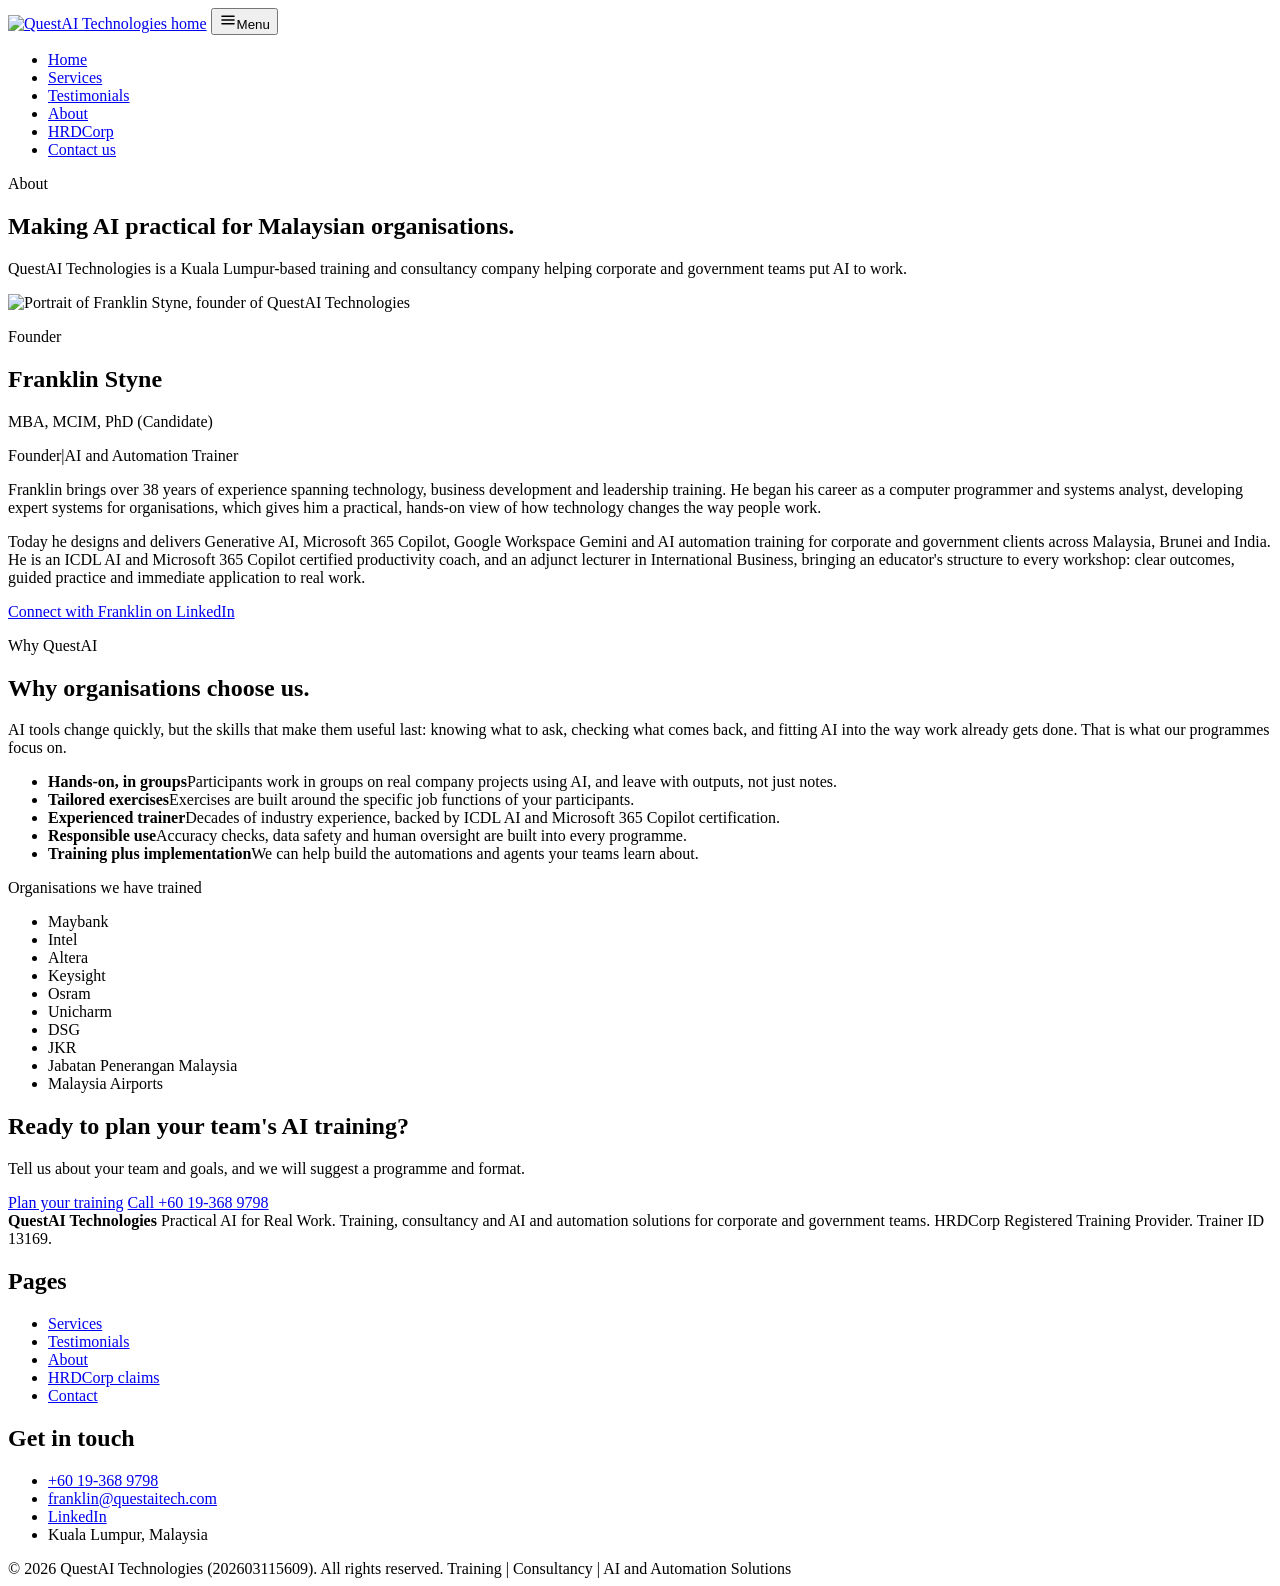
==== about.html @ e81167e9 "Add files via upload" ====
<!doctype html>
<html lang="en">
<head>
<meta charset="utf-8">
<meta name="viewport" content="width=device-width, initial-scale=1">
<title>About | Franklin Styne and QuestAI Technologies</title>
<meta name="description" content="About QuestAI Technologies and founder Franklin Styne, AI and automation trainer delivering HRDCorp claimable AI training across Malaysia, Brunei and India.">
<meta property="og:title" content="About | Franklin Styne and QuestAI Technologies">
<meta property="og:description" content="About QuestAI Technologies and founder Franklin Styne, AI and automation trainer delivering HRDCorp claimable AI training across Malaysia, Brunei and India.">
<meta property="og:type" content="website">
<meta property="og:url" content="https://questaitech.com/about.html">
<meta name="theme-color" content="#1B2B5A">
<link rel="icon" href="data:image/svg+xml,%3Csvg xmlns='http://www.w3.org/2000/svg' viewBox='0 0 32 32'%3E%3Cdefs%3E%3ClinearGradient id='g' x1='0' y1='0' x2='1' y2='1'%3E%3Cstop offset='0' stop-color='%23F1671E'/%3E%3Cstop offset='.5' stop-color='%23DA2D62'/%3E%3Cstop offset='1' stop-color='%233D60C6'/%3E%3C/linearGradient%3E%3C/defs%3E%3Ccircle cx='14' cy='14' r='9' fill='none' stroke='url(%23g)' stroke-width='4'/%3E%3Cpath d='M20 20l7 7' stroke='%233D60C6' stroke-width='4' stroke-linecap='round'/%3E%3C/svg%3E">
<link rel="preconnect" href="https://fonts.googleapis.com">
<link rel="preconnect" href="https://fonts.gstatic.com" crossorigin>
<link rel="stylesheet" href="https://fonts.googleapis.com/css2?family=Poppins:wght@400;500;600;700;800&display=swap">
<link rel="stylesheet" href="assets/styles.css">
</head>
<body>
<header class="site-header">
  <div class="bar"></div>
  <nav class="wrap nav" aria-label="Main">
    <a class="brand" href="index.html"><img src="assets/logo.png" alt="QuestAI Technologies home" width="520" height="172"></a>
    <button class="menu-toggle" type="button" aria-expanded="false" aria-controls="nav-links">
      <svg width="18" height="18" viewBox="0 0 24 24" fill="none" stroke="currentColor" stroke-width="2.2" stroke-linecap="round" aria-hidden="true"><path d="M4 7h16M4 12h16M4 17h16"></path></svg>Menu
    </button>
    <ul class="nav-links" id="nav-links">
      <li><a href="index.html">Home</a></li><li><a href="services.html">Services</a></li><li><a href="testimonials.html">Testimonials</a></li><li><a href="about.html" aria-current="page">About</a></li><li><a href="hrdcorp.html">HRDCorp</a></li><li><a class="btn btn-primary" href="contact.html">Contact us</a></li>
    </ul>
  </nav>
</header>
<main>
<section class="page-hero">
  <div class="wrap">
    <p class="kicker">About</p>
    <h1>Making AI practical for Malaysian organisations.</h1>
    <p class="lede">QuestAI Technologies is a Kuala Lumpur-based training and consultancy company helping corporate and government teams put AI to work.</p>
  </div>
</section>

<section class="block">
  <div class="wrap about-grid">
    <div class="portrait"><img src="assets/franklin-styne.jpg" alt="Portrait of Franklin Styne, founder of QuestAI Technologies" width="301" height="384"></div>
    <div class="about-text">
      <p class="kicker">Founder</p>
      <h2>Franklin Styne</h2>
      <p class="credential">MBA, MCIM, PhD (Candidate)</p>
      <p class="role">Founder<span aria-hidden="true">|</span>AI and Automation Trainer</p>
      <p class="body">Franklin brings over 38 years of experience spanning technology, business development and leadership training. He began his career as a computer programmer and systems analyst, developing expert systems for organisations, which gives him a practical, hands-on view of how technology changes the way people work.</p>
      <p class="body">Today he designs and delivers Generative AI, Microsoft 365 Copilot, Google Workspace Gemini and AI automation training for corporate and government clients across Malaysia, Brunei and India. He is an ICDL AI and Microsoft 365 Copilot certified productivity coach, and an adjunct lecturer in International Business, bringing an educator's structure to every workshop: clear outcomes, guided practice and immediate application to real work.</p>
      <p><a class="text-link" href="https://www.linkedin.com/in/franklinstyne" target="_blank" rel="noopener">Connect with Franklin on LinkedIn</a></p>
    </div>
  </div>
</section>

<section class="block soft-bg">
  <div class="wrap two-col">
    <div class="prose">
      <p class="kicker">Why QuestAI</p>
      <h2>Why organisations choose us.</h2>
      <p>AI tools change quickly, but the skills that make them useful last: knowing what to ask, checking what comes back, and fitting AI into the way work already gets done. That is what our programmes focus on.</p>
    </div>
    <ul class="value-list">
      <li><span class="sq o" aria-hidden="true"></span><div><strong>Hands-on, in groups</strong><span class="t">Participants work in groups on real company projects using AI, and leave with outputs, not just notes.</span></div></li>
      <li><span class="sq p" aria-hidden="true"></span><div><strong>Tailored exercises</strong><span class="t">Exercises are built around the specific job functions of your participants.</span></div></li>
      <li><span class="sq u" aria-hidden="true"></span><div><strong>Experienced trainer</strong><span class="t">Decades of industry experience, backed by ICDL AI and Microsoft 365 Copilot certification.</span></div></li>
      <li><span class="sq b" aria-hidden="true"></span><div><strong>Responsible use</strong><span class="t">Accuracy checks, data safety and human oversight are built into every programme.</span></div></li>
      <li><span class="sq o" aria-hidden="true"></span><div><strong>Training plus implementation</strong><span class="t">We can help build the automations and agents your teams learn about.</span></div></li>
    </ul>
  </div>
</section>

<section class="block">
  <div class="wrap">
    <div class="clients plain">
      <p>Organisations we have trained</p>
      <ul class="client-list"><li>Maybank</li><li>Intel</li><li>Altera</li><li>Keysight</li><li>Osram</li><li>Unicharm</li><li>DSG</li><li>JKR</li><li>Jabatan Penerangan Malaysia</li><li>Malaysia Airports</li></ul>
    </div>
  </div>
</section>
<section class="cta-band">
  <div class="bar" style="position:absolute;top:0;left:0;right:0"></div>
  <div class="wrap">
    <div>
      <h2>Ready to plan your team's AI training?</h2>
      <p>Tell us about your team and goals, and we will suggest a programme and format.</p>
    </div>
    <div class="actions">
      <a class="btn btn-primary" href="contact.html">Plan your training</a>
      <a class="btn btn-light" href="tel:+60193689798">Call +60 19-368 9798</a>
    </div>
  </div>
</section>
</main>
<footer>
  <div class="bar"></div>
  <div class="wrap footer-grid">
    <div class="footer-brand">
      <strong>QuestAI Technologies</strong>
      <span>Practical AI for Real Work. Training, consultancy and AI and automation solutions for corporate and government teams.</span>
      <span>HRDCorp Registered Training Provider. Trainer ID 13169.</span>
    </div>
    <div>
      <h2>Pages</h2>
      <ul>
        <li><a href="services.html">Services</a></li>
        <li><a href="testimonials.html">Testimonials</a></li>
        <li><a href="about.html">About</a></li>
        <li><a href="hrdcorp.html">HRDCorp claims</a></li>
        <li><a href="contact.html">Contact</a></li>
      </ul>
    </div>
    <div>
      <h2>Get in touch</h2>
      <ul>
        <li><a href="tel:+60193689798">+60 19-368 9798</a></li>
        <li><a href="mailto:franklin@questaitech.com">franklin@questaitech.com</a></li>
        <li><a href="https://www.linkedin.com/in/franklinstyne" target="_blank" rel="noopener">LinkedIn</a></li>
        <li>Kuala Lumpur, Malaysia</li>
      </ul>
    </div>
  </div>
  <div class="wrap footer-bottom">
    <span>&copy; <span class="yr">2026</span> QuestAI Technologies (202603115609). All rights reserved.</span>
    <span>Training | Consultancy | AI and Automation Solutions</span>
  </div>
</footer>
<script>
(function(){
  var y=document.querySelectorAll('.yr');for(var i=0;i<y.length;i++){y[i].textContent=new Date().getFullYear();}
  var b=document.querySelector('.menu-toggle'),l=document.getElementById('nav-links');
  if(b&&l){b.addEventListener('click',function(){var o=l.classList.toggle('open');b.setAttribute('aria-expanded',o?'true':'false');});}
})();
</script>
</body>
</html>
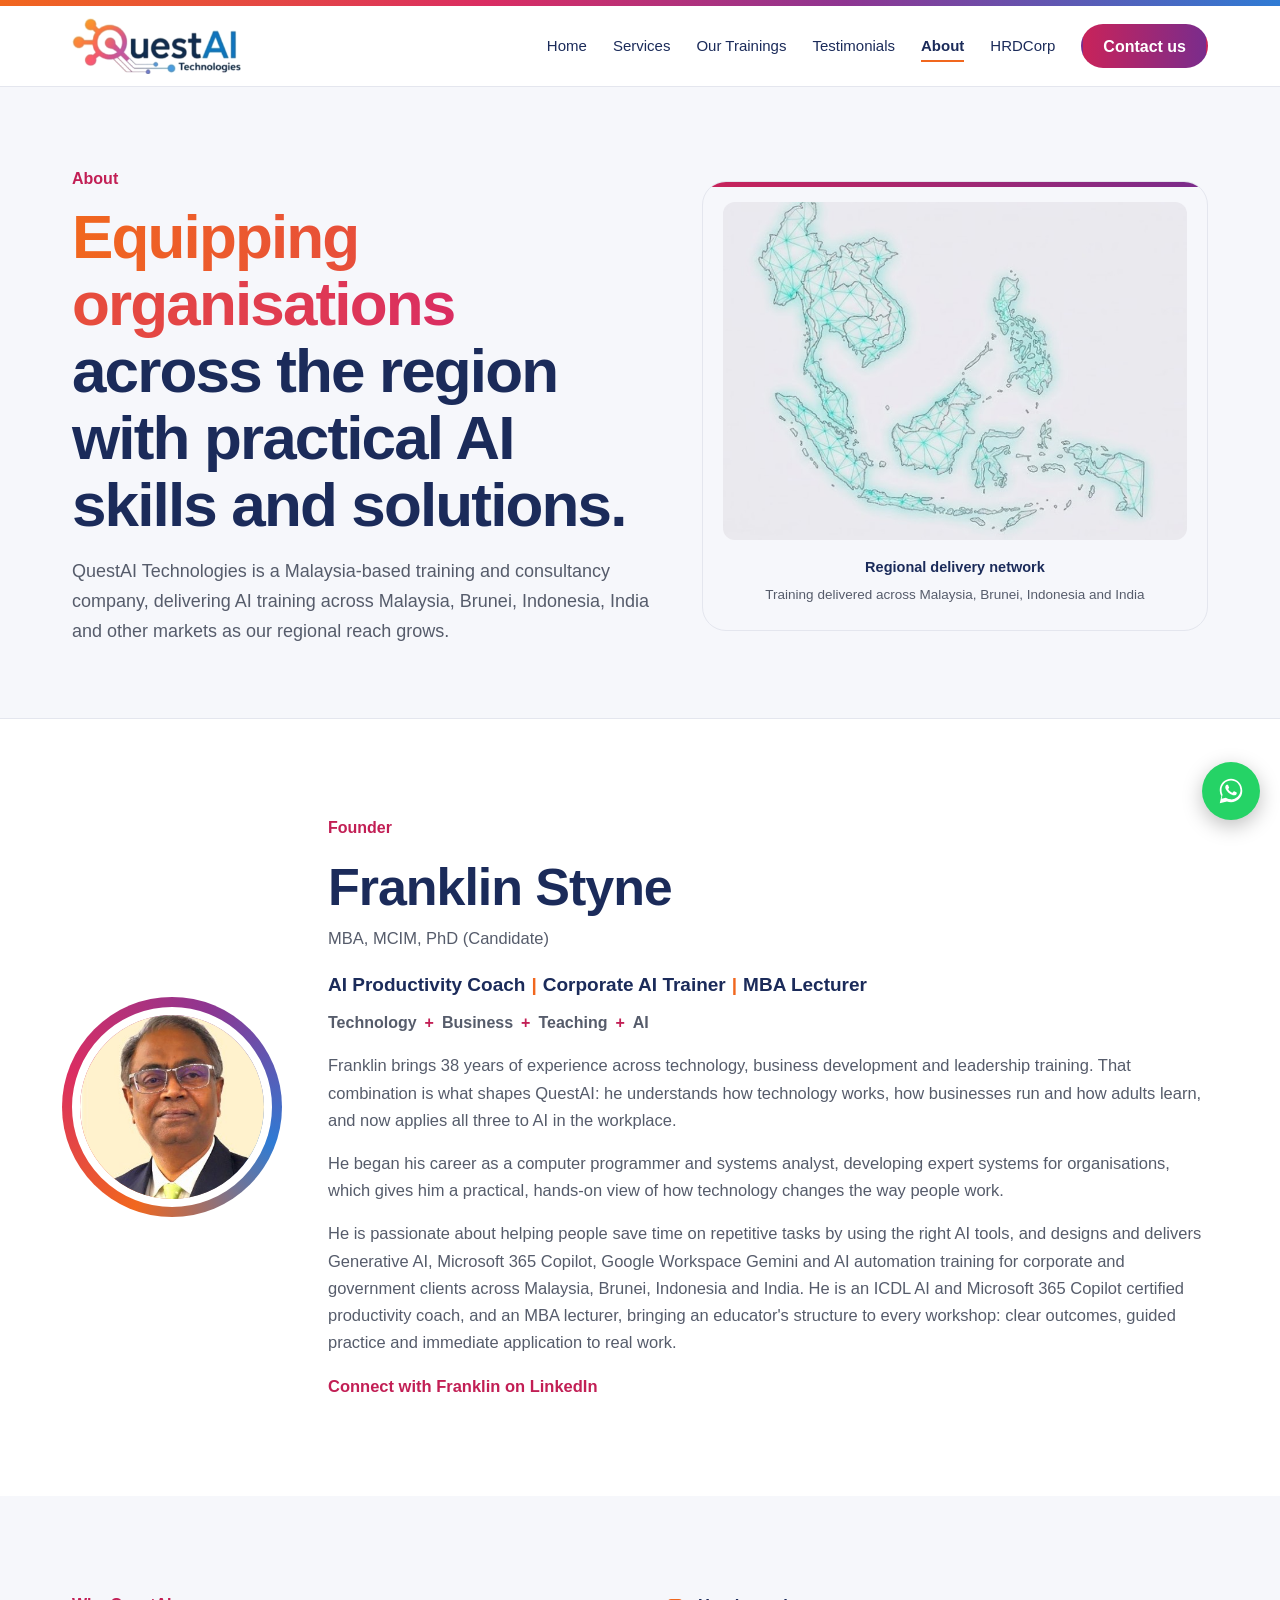
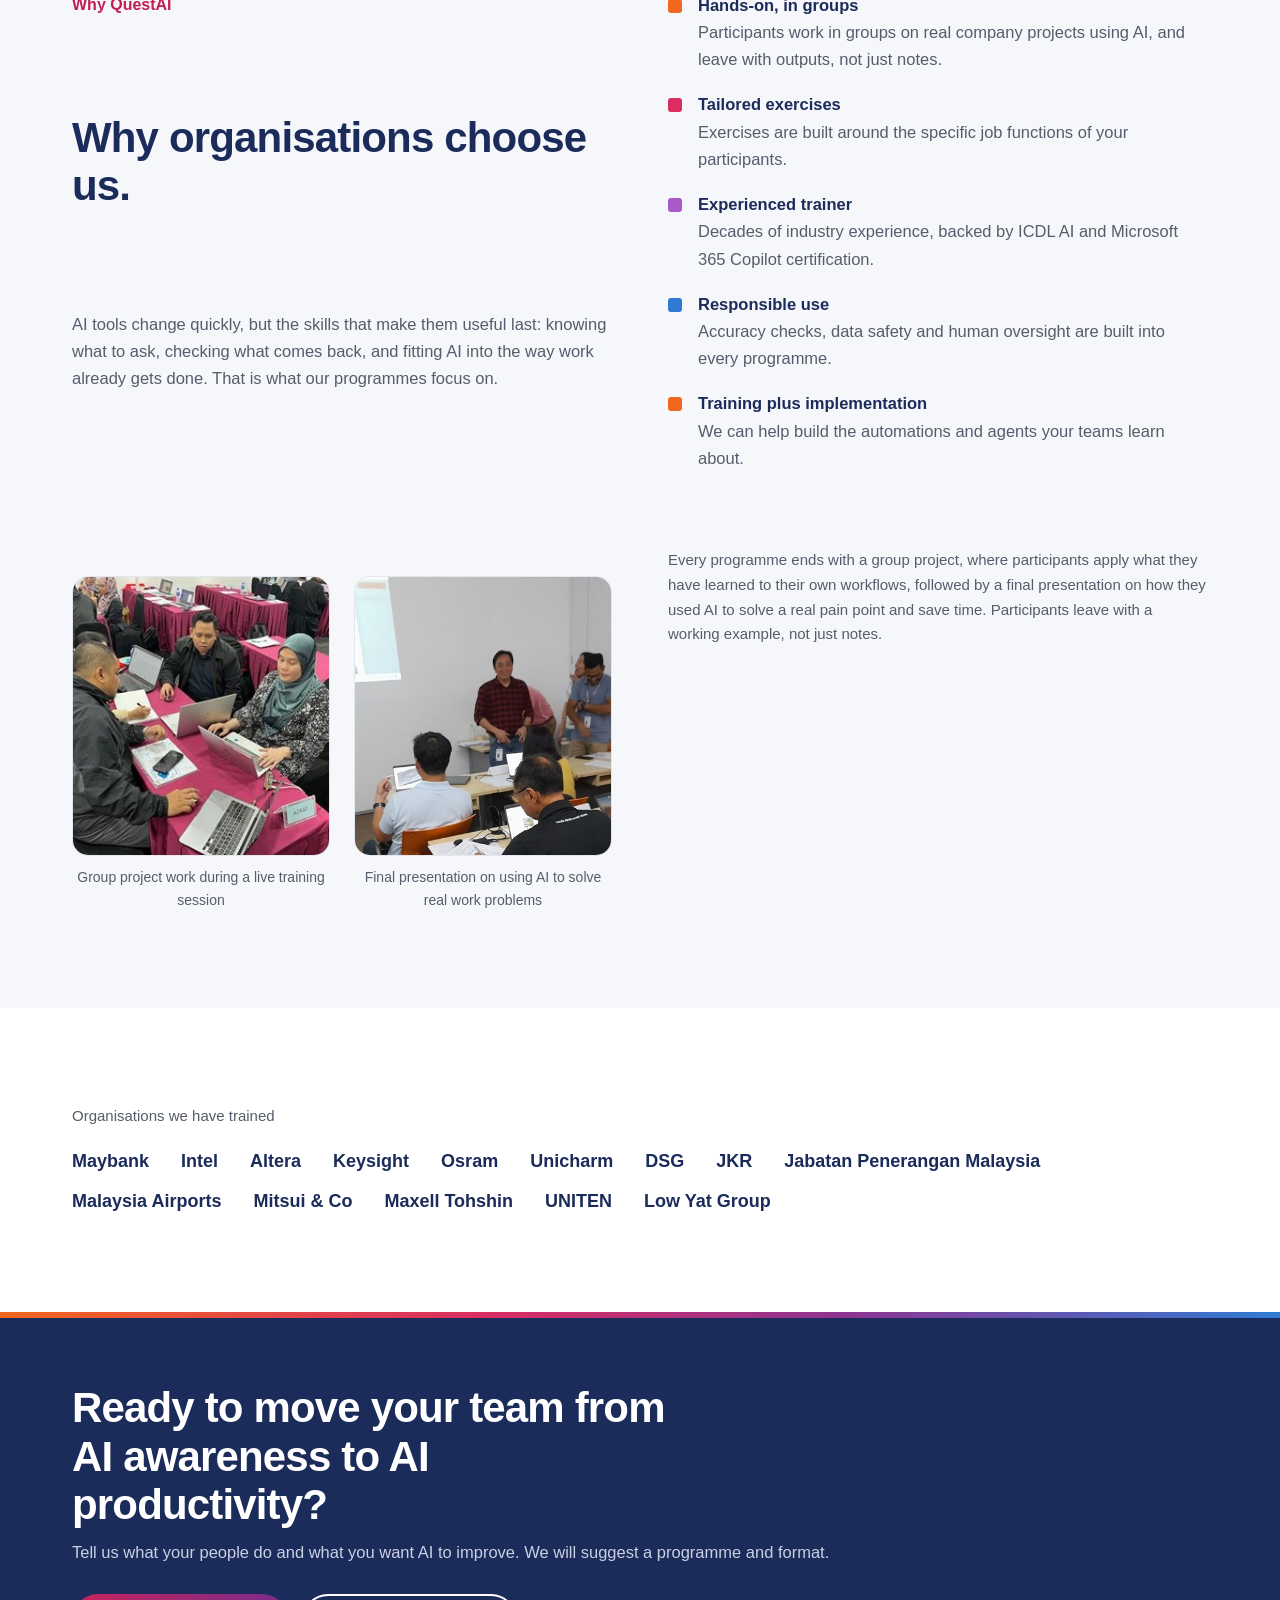
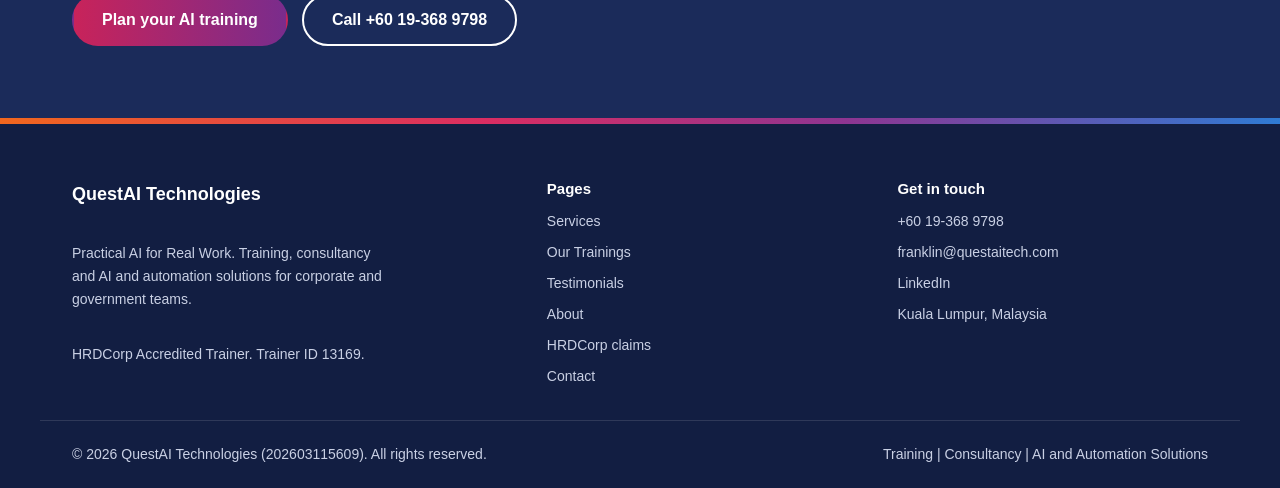
==== commit ff25943b: "Update site with revised content (6 Oct 2026) Add trainings page, testimonial videos and thumbnails," ====
--- a/about.html
+++ b/about.html
@@ -4,9 +4,9 @@
 <meta charset="utf-8">
 <meta name="viewport" content="width=device-width, initial-scale=1">
 <title>About | Franklin Styne and QuestAI Technologies</title>
-<meta name="description" content="About QuestAI Technologies and founder Franklin Styne, AI and automation trainer delivering HRDCorp claimable AI training across Malaysia, Brunei and India.">
+<meta name="description" content="About QuestAI Technologies and founder Franklin Styne, AI and automation trainer delivering HRDCorp claimable AI training across Malaysia, Brunei, Indonesia and India.">
 <meta property="og:title" content="About | Franklin Styne and QuestAI Technologies">
-<meta property="og:description" content="About QuestAI Technologies and founder Franklin Styne, AI and automation trainer delivering HRDCorp claimable AI training across Malaysia, Brunei and India.">
+<meta property="og:description" content="About QuestAI Technologies and founder Franklin Styne, AI and automation trainer delivering HRDCorp claimable AI training across Malaysia, Brunei, Indonesia and India.">
 <meta property="og:type" content="website">
 <meta property="og:url" content="https://questaitech.com/about.html">
 <meta name="theme-color" content="#1B2B5A">
@@ -17,6 +17,9 @@
 <link rel="stylesheet" href="assets/styles.css">
 </head>
 <body>
+<a class="whatsapp-float" href="https://wa.me/60193689798?text=Hi%2C%20I%27d%20like%20to%20know%20more%20about%20your%20AI%20training" target="_blank" rel="noopener" aria-label="Chat with us on WhatsApp">
+  <svg viewBox="0 0 32 32" fill="#fff" xmlns="http://www.w3.org/2000/svg"><path d="M16.01 3C9.38 3 4 8.38 4 15.01c0 2.35.64 4.55 1.76 6.44L4 29l7.73-1.7a11.9 11.9 0 0 0 4.28.79h.01c6.63 0 12.01-5.38 12.01-12.01C28.03 8.38 22.65 3 16.01 3zm0 21.9h-.01a9.9 9.9 0 0 1-5.05-1.38l-.36-.21-4.58 1.01 1.01-4.46-.24-.38A9.85 9.85 0 0 1 5.9 15c0-5.58 4.54-10.11 10.11-10.11 2.7 0 5.24 1.05 7.15 2.96a10.05 10.05 0 0 1 2.96 7.16c0 5.58-4.54 10.09-10.11 10.09zm5.55-7.57c-.3-.15-1.79-.89-2.07-.99-.28-.1-.48-.15-.68.15-.2.3-.78.99-.96 1.19-.18.2-.35.22-.65.07-.3-.15-1.28-.47-2.44-1.5-.9-.8-1.51-1.79-1.69-2.09-.18-.3-.02-.46.13-.61.14-.14.3-.35.45-.53.15-.18.2-.3.3-.5.1-.2.05-.38-.02-.53-.08-.15-.68-1.63-.93-2.24-.24-.58-.49-.5-.68-.51h-.58c-.2 0-.53.07-.8.38-.28.3-1.05 1.03-1.05 2.5s1.08 2.9 1.23 3.1c.15.2 2.13 3.24 5.15 4.55.72.31 1.28.5 1.72.63.72.23 1.38.2 1.9.12.58-.09 1.79-.73 2.04-1.44.25-.71.25-1.31.18-1.44-.07-.13-.28-.2-.58-.35z"/></svg>
+</a>
 <header class="site-header">
   <div class="bar"></div>
   <nav class="wrap nav" aria-label="Main">
@@ -25,29 +28,37 @@
       <svg width="18" height="18" viewBox="0 0 24 24" fill="none" stroke="currentColor" stroke-width="2.2" stroke-linecap="round" aria-hidden="true"><path d="M4 7h16M4 12h16M4 17h16"></path></svg>Menu
     </button>
     <ul class="nav-links" id="nav-links">
-      <li><a href="index.html">Home</a></li><li><a href="services.html">Services</a></li><li><a href="testimonials.html">Testimonials</a></li><li><a href="about.html" aria-current="page">About</a></li><li><a href="hrdcorp.html">HRDCorp</a></li><li><a class="btn btn-primary" href="contact.html">Contact us</a></li>
+      <li><a href="index.html">Home</a></li><li><a href="services.html">Services</a></li><li><a href="trainings.html">Our Trainings</a></li><li><a href="testimonials.html">Testimonials</a></li><li><a href="about.html" aria-current="page">About</a></li><li><a href="hrdcorp.html">HRDCorp</a></li><li><a class="btn btn-primary" href="contact.html">Contact us</a></li>
     </ul>
   </nav>
 </header>
 <main>
 <section class="page-hero">
-  <div class="wrap">
-    <p class="kicker">About</p>
-    <h1>Making AI practical for Malaysian organisations.</h1>
-    <p class="lede">QuestAI Technologies is a Kuala Lumpur-based training and consultancy company helping corporate and government teams put AI to work.</p>
+  <div class="wrap region-hero">
+    <div>
+      <p class="kicker">About</p>
+      <h1><span class="grad-text">Equipping organisations</span> across the region with practical AI skills and solutions.</h1>
+      <p class="lede">QuestAI Technologies is a Malaysia-based training and consultancy company, delivering AI training across Malaysia, Brunei, Indonesia, India and other markets as our regional reach grows.</p>
+    </div>
+    <div class="map-card">
+      <img src="assets/regional-map.jpg" alt="Map illustration of the Southeast Asia region representing QuestAI Technologies' regional training delivery network">
+      <p class="cap">Regional delivery network<span>Training delivered across Malaysia, Brunei, Indonesia and India</span></p>
+    </div>
   </div>
 </section>
 
 <section class="block">
   <div class="wrap about-grid">
-    <div class="portrait"><img src="assets/franklin-styne.jpg" alt="Portrait of Franklin Styne, founder of QuestAI Technologies" width="301" height="384"></div>
+    <div class="portrait"><img src="assets/franklin-styne.jpg" alt="Portrait of Franklin Styne, founder of QuestAI Technologies" width="200" height="200"></div>
     <div class="about-text">
       <p class="kicker">Founder</p>
       <h2>Franklin Styne</h2>
       <p class="credential">MBA, MCIM, PhD (Candidate)</p>
-      <p class="role">Founder<span aria-hidden="true">|</span>AI and Automation Trainer</p>
-      <p class="body">Franklin brings over 38 years of experience spanning technology, business development and leadership training. He began his career as a computer programmer and systems analyst, developing expert systems for organisations, which gives him a practical, hands-on view of how technology changes the way people work.</p>
-      <p class="body">Today he designs and delivers Generative AI, Microsoft 365 Copilot, Google Workspace Gemini and AI automation training for corporate and government clients across Malaysia, Brunei and India. He is an ICDL AI and Microsoft 365 Copilot certified productivity coach, and an adjunct lecturer in International Business, bringing an educator's structure to every workshop: clear outcomes, guided practice and immediate application to real work.</p>
+      <p class="role">AI Productivity Coach<span aria-hidden="true">|</span>Corporate AI Trainer<span aria-hidden="true">|</span>MBA Lecturer</p>
+      <p class="mix">Technology<span aria-hidden="true">+</span>Business<span aria-hidden="true">+</span>Teaching<span aria-hidden="true">+</span>AI</p>
+      <p class="body">Franklin brings 38 years of experience across technology, business development and leadership training. That combination is what shapes QuestAI: he understands how technology works, how businesses run and how adults learn, and now applies all three to AI in the workplace.</p>
+      <p class="body">He began his career as a computer programmer and systems analyst, developing expert systems for organisations, which gives him a practical, hands-on view of how technology changes the way people work.</p>
+      <p class="body">He is passionate about helping people save time on repetitive tasks by using the right AI tools, and designs and delivers Generative AI, Microsoft 365 Copilot, Google Workspace Gemini and AI automation training for corporate and government clients across Malaysia, Brunei, Indonesia and India. He is an ICDL AI and Microsoft 365 Copilot certified productivity coach, and an MBA lecturer, bringing an educator's structure to every workshop: clear outcomes, guided practice and immediate application to real work.</p>
       <p><a class="text-link" href="https://www.linkedin.com/in/franklinstyne" target="_blank" rel="noopener">Connect with Franklin on LinkedIn</a></p>
     </div>
   </div>
@@ -67,6 +78,17 @@
       <li><span class="sq b" aria-hidden="true"></span><div><strong>Responsible use</strong><span class="t">Accuracy checks, data safety and human oversight are built into every programme.</span></div></li>
       <li><span class="sq o" aria-hidden="true"></span><div><strong>Training plus implementation</strong><span class="t">We can help build the automations and agents your teams learn about.</span></div></li>
     </ul>
+    <div class="proof-gallery">
+      <figure>
+        <img src="assets/group-project-1.jpg" alt="Participants working in a group on an AI project during a QuestAI Technologies training session">
+        <figcaption>Group project work during a live training session</figcaption>
+      </figure>
+      <figure>
+        <img src="assets/group-project-2.jpg" alt="A participant presenting how their team used AI to solve a workplace problem, at the end of a QuestAI Technologies training session">
+        <figcaption>Final presentation on using AI to solve real work problems</figcaption>
+      </figure>
+    </div>
+    <p style="margin-top:20px;color:var(--muted);font-size:15px;max-width:70ch">Every programme ends with a group project, where participants apply what they have learned to their own workflows, followed by a final presentation on how they used AI to solve a real pain point and save time. Participants leave with a working example, not just notes.</p>
   </div>
 </section>
 
@@ -74,7 +96,7 @@
   <div class="wrap">
     <div class="clients plain">
       <p>Organisations we have trained</p>
-      <ul class="client-list"><li>Maybank</li><li>Intel</li><li>Altera</li><li>Keysight</li><li>Osram</li><li>Unicharm</li><li>DSG</li><li>JKR</li><li>Jabatan Penerangan Malaysia</li><li>Malaysia Airports</li></ul>
+      <ul class="client-list"><li>Maybank</li><li>Intel</li><li>Altera</li><li>Keysight</li><li>Osram</li><li>Unicharm</li><li>DSG</li><li>JKR</li><li>Jabatan Penerangan Malaysia</li><li>Malaysia Airports</li><li>Mitsui &amp; Co</li><li>Maxell Tohshin</li><li>UNITEN</li><li>Low Yat Group</li></ul>
     </div>
   </div>
 </section>
@@ -82,11 +104,11 @@
   <div class="bar" style="position:absolute;top:0;left:0;right:0"></div>
   <div class="wrap">
     <div>
-      <h2>Ready to plan your team's AI training?</h2>
-      <p>Tell us about your team and goals, and we will suggest a programme and format.</p>
+      <h2>Ready to move your team from AI awareness to AI productivity?</h2>
+      <p>Tell us what your people do and what you want AI to improve. We will suggest a programme and format.</p>
     </div>
     <div class="actions">
-      <a class="btn btn-primary" href="contact.html">Plan your training</a>
+      <a class="btn btn-primary" href="contact.html">Plan your AI training</a>
       <a class="btn btn-light" href="tel:+60193689798">Call +60 19-368 9798</a>
     </div>
   </div>
@@ -98,13 +120,14 @@
     <div class="footer-brand">
       <strong>QuestAI Technologies</strong>
       <span>Practical AI for Real Work. Training, consultancy and AI and automation solutions for corporate and government teams.</span>
-      <span>HRDCorp Registered Training Provider. Trainer ID 13169.</span>
+      <span>HRDCorp Accredited Trainer. Trainer ID 13169.</span>
     </div>
     <div>
       <h2>Pages</h2>
       <ul>
         <li><a href="services.html">Services</a></li>
-        <li><a href="testimonials.html">Testimonials</a></li>
+                <li><a href="trainings.html">Our Trainings</a></li>
+<li><a href="testimonials.html">Testimonials</a></li>
         <li><a href="about.html">About</a></li>
         <li><a href="hrdcorp.html">HRDCorp claims</a></li>
         <li><a href="contact.html">Contact</a></li>
--- a/assets/styles.css
+++ b/assets/styles.css
@@ -0,0 +1,390 @@
+:root{
+  --orange:#F1671E; --pink:#DA2D62; --purple:#8E3591; --blue:#3D60C6; --sky:#2F7BD4; --lilac:#A85AC9;
+  --pink-text:#C21F55; --navy:#1B2B5A; --navy-deep:#121E42;
+  --ink:#1B2B5A; --muted:#565C6B; --line:#E4E6EE; --soft:#F6F7FB; --paper:#FFFFFF;
+  --brand-gradient:linear-gradient(90deg,#F1671E 0%,#DA2D62 38%,#8E3591 66%,#2F7BD4 100%);
+  --btn-gradient:linear-gradient(90deg,#C8235A 0%,#7A2C8C 100%);
+  --font:Poppins,"Segoe UI",Helvetica,Arial,sans-serif;
+}
+*{box-sizing:border-box}
+html{scroll-behavior:smooth;scroll-padding-top:100px}
+@media (prefers-reduced-motion:reduce){html{scroll-behavior:auto}}
+body{margin:0;background:var(--paper);color:var(--ink);font-family:var(--font);font-size:16.5px;line-height:1.65;-webkit-font-smoothing:antialiased}
+img{max-width:100%;display:block}
+a{color:var(--pink-text)}
+a:hover{color:var(--purple)}
+:focus-visible{outline:3px solid var(--blue);outline-offset:3px;border-radius:4px}
+.wrap{max-width:1200px;margin:0 auto;padding:0 32px}
+@media (max-width:620px){.wrap{padding:0 20px}}
+h1,h2,h3,h4{font-weight:700;letter-spacing:-0.02em;margin:0;color:inherit}
+h2{font-size:clamp(28px,3.6vw,42px);line-height:1.15}
+h3{font-size:21px;line-height:1.3}
+p{margin:0}
+.lede{color:var(--muted);font-size:18px;max-width:62ch}
+.kicker{color:var(--pink-text);font-weight:600;font-size:16px}
+.grad-text{background:linear-gradient(90deg,#F1671E,#DA2D62);-webkit-background-clip:text;background-clip:text;color:transparent}
+.bar{height:6px;background:var(--brand-gradient)}
+.btn{display:inline-flex;align-items:center;justify-content:center;min-height:52px;padding:0 28px;border-radius:999px;font-weight:600;text-decoration:none;font-family:var(--font);font-size:16px;border:2px solid transparent;cursor:pointer;text-align:center}
+.btn-primary{background:var(--btn-gradient);color:#fff}
+.btn-primary:hover{color:#fff;filter:brightness(1.08)}
+.btn-outline{border-color:var(--navy);color:var(--navy)}
+.btn-outline:hover{background:var(--navy);color:#fff}
+.btn-light{border-color:#fff;color:#fff}
+.btn-light:hover{background:#fff;color:var(--navy)}
+.text-link{font-weight:600;text-decoration:none}
+.text-link:hover{text-decoration:underline}
+.actions{display:flex;flex-wrap:wrap;gap:14px}
+
+/* Header */
+.site-header{position:sticky;top:0;z-index:30;background:rgba(255,255,255,.98);box-shadow:0 1px 0 var(--line)}
+.nav{display:flex;align-items:center;justify-content:space-between;gap:16px;min-height:80px}
+.brand img{height:56px;width:auto}
+.nav-links{display:flex;align-items:center;gap:26px;font-weight:500;font-size:15px;list-style:none;margin:0;padding:0}
+.nav-links a{color:var(--navy);text-decoration:none;padding:6px 0;border-bottom:2px solid transparent}
+.nav-links a:hover{color:var(--pink-text)}
+.nav-links a[aria-current="page"]{border-bottom-color:var(--orange);font-weight:600}
+.nav-links .btn{min-height:44px;padding:0 20px;color:#fff;border-bottom:0}
+.menu-toggle{display:none;background:none;border:1.5px solid var(--navy);border-radius:10px;min-width:48px;min-height:44px;color:var(--navy);font:600 14px var(--font);cursor:pointer;padding:0 12px}
+@media (max-width:980px){
+  .menu-toggle{display:inline-flex;align-items:center;gap:8px}
+  .nav{flex-wrap:wrap}
+  .nav-links{display:none;width:100%;flex-direction:column;align-items:stretch;gap:0;padding:8px 0 20px}
+  .nav-links.open{display:flex}
+  .nav-links a{display:block;padding:14px 4px;border-bottom:1px solid var(--line)}
+  .nav-links a[aria-current="page"]{border-bottom-color:var(--line);color:var(--pink-text)}
+  .nav-links li:last-child{margin-top:16px}
+  .nav-links .btn{display:flex;width:100%}
+  .brand img{height:44px}
+}
+
+/* Home hero */
+.hero{padding:88px 0 96px;background:radial-gradient(900px 420px at 100% 0%,rgba(61,96,198,.07),transparent 70%),radial-gradient(700px 380px at 0% 100%,rgba(241,103,30,.06),transparent 70%)}
+.hero-grid{display:grid;grid-template-columns:1.2fr 1fr;gap:56px;align-items:center}
+.tagline{font-size:13px;font-weight:600;color:var(--muted);letter-spacing:.02em}
+.hero h1{font-size:clamp(38px,5vw,62px);line-height:1.08;letter-spacing:-0.03em;font-weight:800;margin:16px 0 24px}
+.hero .actions{margin:32px 0 22px}
+.hero small{color:var(--muted);font-size:15px}
+.services-card{background:var(--navy);color:#fff;border-radius:24px;padding:40px;position:relative;overflow:hidden}
+.services-card::before{content:"";position:absolute;left:0;right:0;top:0;height:6px;background:var(--brand-gradient)}
+.services-card h2{font-size:23px;margin-bottom:18px}
+.services-card ul{list-style:none;margin:0;padding:0}
+.services-card li{border-top:1px solid rgba(255,255,255,.14)}
+.services-card li:first-child{border-top:0}
+.services-card a{display:flex;gap:14px;align-items:center;padding:15px 0;font-weight:500;color:#fff;text-decoration:none}
+.services-card a:hover{color:#FFC9A8}
+.sq{flex:none;width:14px;height:14px;border-radius:3px}
+.o .sq,.sq.o{background:var(--orange)} .sq.p{background:var(--pink)} .sq.u{background:var(--lilac)} .sq.b{background:var(--sky)}
+@media (max-width:900px){.hero{padding:56px 0 72px}.hero-grid{grid-template-columns:1fr;gap:40px}}
+
+/* Sub-page hero */
+.page-hero{padding:80px 0 72px;background:var(--soft);border-bottom:1px solid var(--line);position:relative}
+.page-hero h1{font-size:clamp(38px,5vw,62px);line-height:1.08;letter-spacing:-0.03em;font-weight:800;margin:12px 0 18px;max-width:18ch}
+@media (max-width:620px){.page-hero{padding:56px 0 52px}}
+
+/* Clients */
+.clients{background:var(--soft);border-block:1px solid var(--line);padding:42px 0;text-align:center}
+.clients.plain{background:none;border:0;padding:0;text-align:left}
+.clients p{color:var(--muted);font-weight:500;font-size:15px;margin-bottom:18px}
+.client-list{display:flex;flex-wrap:wrap;justify-content:center;gap:12px 40px;list-style:none;margin:0;padding:0;font-weight:700;font-size:20px;color:var(--navy)}
+.clients.plain .client-list{justify-content:flex-start;gap:10px 32px;font-size:18px}
+
+/* Sections */
+section.block{padding:96px 0}
+section.block.tight{padding-top:0}
+.hero-photo{margin:0;border-radius:24px;overflow:hidden;box-shadow:0 18px 40px -18px rgba(27,43,90,.35)}
+.hero-photo img{display:block;width:100%;height:100%;aspect-ratio:3/2;object-fit:cover}
+
+.services-band{background:var(--navy);color:#fff;padding:44px 0;position:relative;overflow:hidden}
+.services-band::before{content:"";position:absolute;left:0;right:0;top:0;height:6px;background:var(--brand-gradient)}
+.services-band h2{font-size:22px;margin:0 0 22px}
+.services-band-list{list-style:none;margin:0;padding:0;display:grid;grid-template-columns:1fr 1fr;gap:0 48px}
+.services-band-list li{border-top:1px solid rgba(255,255,255,.14)}
+.services-band-list a{display:flex;gap:14px;align-items:center;padding:15px 0;font-weight:500;color:#fff;text-decoration:none}
+.services-band-list a:hover{color:#FFC9A8}
+@media (max-width:700px){.services-band-list{grid-template-columns:1fr}}
+
+.section-head{max-width:720px;display:grid;gap:14px;margin-bottom:44px}
+.section-head.tight-head{gap:6px;margin-bottom:24px}
+.section-foot{margin-top:40px}
+@media (max-width:760px){section.block{padding:68px 0}}
+.soft-bg{background:var(--soft)}
+
+.programmes{display:grid;grid-template-columns:repeat(4,minmax(0,1fr));gap:24px}
+.programme{background:var(--paper);border:1px solid var(--line);border-radius:18px;padding:30px;display:flex;flex-direction:column;gap:14px;position:relative;overflow:hidden}
+.programme::before{content:"";position:absolute;left:0;right:0;top:0;height:5px}
+.o::before{background:var(--orange)} .p::before{background:var(--pink)} .u::before{background:var(--purple)} .b::before{background:var(--sky)}
+.programme p{color:var(--muted);font-size:15.5px}
+.programme .text-link{margin-top:auto;padding-top:8px}
+@media (max-width:1060px){.programmes{grid-template-columns:repeat(2,minmax(0,1fr))}}
+@media (max-width:620px){.programmes{grid-template-columns:1fr}}
+
+.approach{background:var(--navy);color:#fff}
+.approach .kicker{color:#FF9A5E}
+.approach .lede{color:#C9D0E4}
+.steps{display:grid;grid-template-columns:repeat(4,minmax(0,1fr));gap:32px;list-style:none;margin:0;padding:0;counter-reset:step}
+.steps li{padding-top:24px;display:grid;gap:10px;align-content:start;counter-increment:step;position:relative}
+.steps li::before{content:"";position:absolute;left:0;right:0;top:0;height:3px;border-radius:3px}
+.steps li:nth-child(4n+1)::before{background:var(--orange)} .steps li:nth-child(4n+2)::before{background:var(--pink)} .steps li:nth-child(4n+3)::before{background:var(--lilac)} .steps li:nth-child(4n+4)::before{background:var(--sky)}
+.steps h3::before{content:counter(step) ". "}
+.steps p{color:#C9D0E4;font-size:15.5px}
+.steps.light p{color:var(--muted)}
+.steps.five{grid-template-columns:repeat(5,minmax(0,1fr))}
+@media (max-width:1060px){.steps,.steps.five{grid-template-columns:repeat(2,minmax(0,1fr))}}
+@media (max-width:620px){.steps,.steps.five{grid-template-columns:1fr}}
+
+.hrd-box{background:var(--soft);border:1px solid var(--line);border-radius:24px;padding:44px;display:flex;flex-wrap:wrap;gap:32px;align-items:center}
+.hrd-box img{width:250px;height:auto}
+.hrd-text{flex:1 1 420px;display:grid;gap:10px}
+.hrd-text h2{font-size:clamp(24px,2.8vw,30px)}
+.hrd-text p{color:var(--muted)}
+.meta{font-weight:600;color:var(--navy)}
+@media (max-width:620px){.hrd-box{padding:28px}.hrd-box img{width:210px}}
+
+/* Founder */
+.about-grid{display:grid;grid-template-columns:200px 1fr;gap:56px;align-items:center}
+.portrait{position:relative;width:200px;height:200px;flex:none}
+.portrait::before{content:"";position:absolute;inset:-10px;border-radius:50%;background:conic-gradient(from 200deg,#F1671E,#DA2D62,#8E3591,#2F7BD4,#F1671E)}
+.portrait img{position:relative;display:block;width:200px;height:200px;object-fit:cover;object-position:50% 18%;border-radius:50%;border:8px solid #fff}
+.about-text{display:grid;gap:16px}
+.about-text h2{font-size:clamp(34px,4.4vw,52px);font-weight:800}
+.credential{color:var(--muted);font-weight:500;margin-top:-8px}
+.role{font-weight:700;color:var(--navy);font-size:19px}
+.role span{color:var(--orange);padding:0 6px}
+.about-text p.body{color:var(--muted)}
+@media (max-width:900px){.about-grid{grid-template-columns:1fr;gap:48px}.portrait{width:160px;height:160px;margin:10px}.portrait img{width:160px;height:160px}}
+
+/* Services detail */
+.service-nav{display:flex;flex-wrap:wrap;gap:12px;margin-top:32px}
+.service-nav a{display:inline-flex;align-items:center;gap:10px;min-height:44px;padding:0 18px;border:1px solid var(--line);border-radius:999px;background:#fff;color:var(--navy);text-decoration:none;font-weight:500;font-size:15px}
+.service-nav a:hover{border-color:var(--navy)}
+.service{padding:88px 0;border-bottom:1px solid var(--line)}
+.service:nth-of-type(even){background:var(--soft)}
+.service-grid{display:grid;grid-template-columns:1.1fr 1fr;gap:56px;align-items:start}
+.service-intro{display:grid;gap:18px}
+.service-intro h2{display:flex;gap:14px;align-items:center}
+.service-intro h2 .sq{width:18px;height:18px}
+.service-intro p{color:var(--muted)}
+.detail-card{background:#fff;border:1px solid var(--line);border-radius:20px;padding:32px;display:grid;gap:22px}
+.detail-card h3{font-size:17px}
+.detail-card ul{margin:8px 0 0;padding-left:20px;color:var(--muted)}
+.detail-card li{margin:6px 0}
+.facts{display:grid;grid-template-columns:repeat(2,minmax(0,1fr));gap:16px;padding-top:20px;border-top:1px solid var(--line)}
+.facts div{display:grid;gap:2px}
+.facts dt{font-size:13px;font-weight:600;color:var(--muted)}
+.facts dd{margin:0;font-weight:600;color:var(--navy);font-size:15px}
+@media (max-width:900px){.service-grid{grid-template-columns:1fr;gap:32px}.service{padding:64px 0}}
+
+/* Testimonials */
+.quotes{display:grid;grid-template-columns:repeat(3,minmax(0,1fr));gap:24px}
+.quote{background:#fff;border:1px solid var(--line);border-radius:20px;padding:32px;display:flex;flex-direction:column;gap:20px;position:relative;overflow:hidden}
+.quote::before{content:"";position:absolute;left:0;right:0;top:0;height:5px}
+.quote blockquote{margin:0;font-size:17px;line-height:1.7;color:var(--navy)}
+.quote figcaption{margin-top:auto;display:grid;gap:2px;font-size:14.5px;color:var(--muted)}
+.quote figcaption strong{color:var(--navy);font-size:15.5px}
+.quote.placeholder{border-style:dashed;background:var(--soft)}
+.quote.placeholder blockquote{color:var(--muted);font-style:italic}
+.gallery{display:grid;grid-template-columns:repeat(3,minmax(0,1fr));gap:20px}
+.photo-slot{aspect-ratio:4/3;border-radius:16px;border:2px dashed #C4C8D4;background:var(--soft);display:grid;place-items:center;color:var(--muted);font-weight:600;font-size:14px;text-align:center;padding:16px}
+@media (max-width:980px){.quotes,.gallery{grid-template-columns:repeat(2,minmax(0,1fr))}}
+@media (max-width:620px){.quotes,.gallery{grid-template-columns:1fr}}
+
+/* Values / two-column content */
+.two-col{display:grid;grid-template-columns:repeat(2,minmax(0,1fr));gap:56px}
+.prose{display:grid;gap:16px;color:var(--muted);max-width:66ch}
+.prose h2{color:var(--navy);margin-bottom:4px}
+.value-list{list-style:none;margin:0;padding:0;display:grid;gap:18px}
+.value-list li{display:flex;gap:16px;align-items:flex-start}
+.value-list li .sq{margin-top:7px}
+.value-list strong{display:block;color:var(--navy)}
+.value-list span.t{color:var(--muted)}
+@media (max-width:900px){.two-col{grid-template-columns:1fr;gap:40px}}
+
+/* FAQ */
+.faq{display:grid;gap:14px;max-width:860px}
+.faq details{background:#fff;border:1px solid var(--line);border-radius:16px;padding:0 24px}
+.faq summary{cursor:pointer;list-style:none;padding:20px 0;font-weight:600;color:var(--navy);display:flex;justify-content:space-between;gap:16px}
+.faq summary::-webkit-details-marker{display:none}
+.faq summary::after{content:"+";font-size:22px;line-height:1;color:var(--pink-text)}
+.faq details[open] summary::after{content:"\2212"}
+.faq details p{padding:0 0 22px;color:var(--muted)}
+.note{font-size:14px;color:var(--muted)}
+
+/* CTA band */
+.cta-band{background:var(--navy);color:#fff;position:relative}
+.cta-band .wrap{padding-block:72px;display:flex;flex-wrap:wrap;gap:28px;align-items:center;justify-content:space-between}
+.cta-band h2{max-width:22ch}
+.cta-band p{color:#C9D0E4;margin-top:10px}
+
+/* Contact */
+.contact{background:var(--navy);color:#fff;position:relative}
+.contact-grid{display:grid;grid-template-columns:1fr 1.1fr;gap:56px;align-items:start}
+.contact .lede{color:#C9D0E4;margin:20px 0 32px}
+.contact-details{list-style:none;margin:0;padding:0;display:grid;gap:16px;font-weight:500}
+.contact-details a{color:#fff;text-decoration:none}
+.contact-details a:hover{text-decoration:underline;color:#fff}
+.contact-details li{display:flex;gap:14px;align-items:flex-start}
+.contact-details li > a,.contact-details li > span:last-child{padding-top:6px}
+.ic{flex:none;width:38px;height:38px;border-radius:50%;display:grid;place-items:center}
+.ic.o{background:var(--orange)} .ic.u{background:#8E3FA8} .ic.p{background:var(--pink)} .ic.b{background:var(--sky)}
+.form{background:var(--paper);color:var(--ink);border-radius:24px;padding:36px;display:grid;gap:18px}
+.field{display:grid;gap:6px}
+.field label{font-size:14px;font-weight:600}
+.field input,.field textarea,.field select{min-height:48px;padding:12px 14px;border:1px solid #C4C8D4;border-radius:10px;font:inherit;font-size:16px;color:var(--ink);background:#fff}
+.field textarea{min-height:120px;resize:vertical}
+.field input:focus,.field textarea:focus,.field select:focus{outline:2px solid var(--blue);outline-offset:1px;border-color:var(--blue)}
+.form .btn{width:100%}
+.hidden{position:absolute;left:-9999px}
+.map{margin-top:32px;border-radius:16px;overflow:hidden;border:1px solid rgba(255,255,255,.2)}
+@media (max-width:900px){.contact-grid{grid-template-columns:1fr}}
+@media (max-width:620px){.form{padding:24px}}
+
+/* Footer */
+footer{background:var(--navy-deep);color:#C9D0E4;font-size:14px}
+.footer-grid{display:grid;grid-template-columns:1.4fr 1fr 1fr;gap:40px;padding-block:56px 32px}
+.footer-grid h2{font-size:15px;color:#fff;margin-bottom:12px;letter-spacing:0}
+.footer-grid ul{list-style:none;margin:0;padding:0;display:grid;gap:8px}
+.footer-grid a{color:#C9D0E4;text-decoration:none}
+.footer-grid a:hover{color:#fff;text-decoration:underline}
+.footer-brand{display:grid;gap:10px;max-width:40ch}
+.footer-brand strong{color:#fff;font-size:18px}
+.footer-bottom{border-top:1px solid rgba(255,255,255,.12);padding-block:22px;display:flex;flex-wrap:wrap;gap:8px 24px;justify-content:space-between}
+@media (max-width:760px){.footer-grid{grid-template-columns:1fr;gap:28px}}
+
+/* Video testimonials */
+.video-grid{display:grid;grid-template-columns:repeat(4,minmax(0,1fr));gap:24px}
+.video-grid.three{grid-template-columns:repeat(3,minmax(0,1fr));max-width:900px}
+.video-card{margin:0;background:#fff;border:1px solid var(--line);border-radius:18px;overflow:hidden;display:flex;flex-direction:column;position:relative}
+.video-card::before{content:"";position:absolute;left:0;right:0;top:0;height:5px;z-index:1}
+.video-card video{width:100%;aspect-ratio:9/16;background:#0E1830;object-fit:contain;display:block}
+.video-card figcaption{padding:14px 18px 18px;display:grid;gap:2px;font-size:14px;color:var(--muted)}
+.video-card figcaption strong{color:var(--navy);font-size:15px}
+@media (max-width:1060px){.video-grid{grid-template-columns:repeat(3,minmax(0,1fr))}}
+@media (max-width:760px){.video-grid,.video-grid.three{grid-template-columns:repeat(2,minmax(0,1fr));gap:16px}}
+@media (max-width:420px){.video-card figcaption{padding:10px 12px 14px}}
+
+/* Training log cards (trainings.html) */
+.training-grid{display:grid;grid-template-columns:repeat(2,minmax(0,1fr));gap:24px}
+@media (max-width:760px){.training-grid{grid-template-columns:1fr}}
+.training-card{background:#fff;border:1px solid var(--line);border-radius:20px;padding:28px;position:relative;overflow:hidden}
+.training-card::before{content:"";position:absolute;left:0;right:0;top:0;height:5px}
+.training-card .date{color:var(--pink-text);font-weight:600;font-size:14px}
+.training-card h3{color:var(--navy);font-size:19px;margin:6px 0 8px}
+.training-card p{color:var(--muted);margin:0}
+.training-card .tag{display:inline-block;margin-top:14px;font-size:13px;font-weight:600;color:var(--navy);background:var(--soft);border-radius:999px;padding:5px 14px}
+.linkedin-band{background:var(--soft);border:1px solid var(--line);border-radius:24px;padding:40px;display:flex;flex-wrap:wrap;gap:28px;align-items:center;justify-content:space-between}
+.linkedin-band h2{color:var(--navy);font-size:22px;margin:0 0 8px}
+.linkedin-band p{color:var(--muted);margin:0;max-width:52ch}
+
+/* Monthly training timeline (trainings.html) */
+.timeline{display:grid;gap:0}
+.timeline-row{display:grid;grid-template-columns:140px 1fr;gap:24px;padding:22px 0;border-bottom:1px solid var(--line)}
+.timeline-row:last-child{border-bottom:none}
+.timeline-row .month{font-weight:700;color:var(--navy);font-size:16px;padding-top:2px}
+.timeline-row .entries{display:flex;flex-wrap:wrap;gap:10px}
+.timeline-row .entries li{list-style:none;background:var(--soft);border:1px solid var(--line);border-radius:999px;padding:7px 16px;font-size:14.5px;color:var(--navy);font-weight:500}
+.timeline-row .entries li strong{font-weight:700}
+@media (max-width:640px){.timeline-row{grid-template-columns:1fr;gap:8px}}
+
+/* Stat band and sector groups (trainings.html) */
+.stat-band{display:grid;grid-template-columns:repeat(3,minmax(0,1fr));gap:24px;text-align:center}
+@media (max-width:760px){.stat-band{grid-template-columns:1fr}}
+.stat-tile{background:#fff;border:1px solid var(--line);border-radius:20px;padding:32px 20px}
+.stat-tile .num{font-size:40px;font-weight:800;color:var(--navy);line-height:1}
+.stat-tile .label{margin-top:8px;color:var(--muted);font-size:15px}
+.sector-grid{display:grid;grid-template-columns:repeat(2,minmax(0,1fr));gap:24px}
+@media (max-width:760px){.sector-grid{grid-template-columns:1fr}}
+.sector-card{background:#fff;border:1px solid var(--line);border-radius:20px;padding:28px;position:relative;overflow:hidden}
+.sector-card::before{content:"";position:absolute;left:0;right:0;top:0;height:5px}
+.sector-card h3{color:var(--navy);font-size:18px;margin:0 0 10px}
+.sector-card p{color:var(--muted);margin:0 0 14px}
+.sector-card ul{margin:0;padding:0;list-style:none;display:flex;flex-wrap:wrap;gap:8px}
+.sector-card li{background:var(--soft);border-radius:999px;padding:5px 14px;font-size:13.5px;font-weight:600;color:var(--navy)}
+
+/* Group project photo pair (about.html) */
+.proof-gallery{margin-top:48px;display:grid;grid-template-columns:repeat(2,minmax(0,1fr));gap:24px;align-items:start}
+.proof-gallery figure{margin:0}
+.proof-gallery img{width:100%;height:280px;object-fit:cover;border-radius:16px;border:1px solid var(--line);display:block}
+.proof-gallery figcaption{margin-top:10px;color:var(--muted);font-size:14px;text-align:center}
+@media (max-width:760px){.proof-gallery{grid-template-columns:1fr}.proof-gallery img{height:220px}}
+
+/* Regional presence graphic (about.html) */
+.region-hero{display:grid;grid-template-columns:1.15fr 1fr;gap:48px;align-items:center}
+@media (max-width:900px){.region-hero{grid-template-columns:1fr;gap:32px}}
+.region-card{background:var(--navy);color:#fff;border-radius:24px;padding:32px;position:relative;overflow:hidden}
+.region-card::before{content:"";position:absolute;left:0;right:0;top:0;height:6px;background:var(--btn-gradient)}
+.region-card h3{font-size:15px;font-weight:600;color:#C9D0E4;margin:0 0 18px;letter-spacing:.02em;text-transform:uppercase}
+.region-list{list-style:none;margin:0;padding:0;display:grid;gap:14px}
+.region-list li{display:flex;align-items:center;gap:12px;font-weight:600;font-size:17px}
+.region-list .dot{width:12px;height:12px;border-radius:50%;flex:none;background:var(--orange)}
+.region-list li:nth-child(2) .dot{background:var(--pink)}
+.region-list li:nth-child(3) .dot{background:var(--lilac)}
+.region-list li:nth-child(4) .dot{background:var(--sky)}
+
+/* Regional map card (about.html) */
+.map-card{background:var(--soft);border:1px solid var(--line);border-radius:24px;padding:20px 20px 24px;position:relative;overflow:hidden}
+.map-card::before{content:"";position:absolute;left:0;right:0;top:0;height:5px;background:var(--btn-gradient)}
+.map-card img{width:100%;height:auto;display:block;border-radius:12px}
+.map-card .cap{margin-top:16px;text-align:center;font-weight:600;color:var(--navy);font-size:14.5px}
+.map-card .cap span{display:block;font-weight:500;color:var(--muted);font-size:13.5px;margin-top:4px}
+.whatsapp-float{position:fixed;right:20px;bottom:80px;width:58px;height:58px;background:#25D366;border-radius:50%;display:flex;align-items:center;justify-content:center;box-shadow:0 6px 20px rgba(0,0,0,.25);z-index:999;transition:transform .15s ease}
+.whatsapp-float:hover{transform:scale(1.08)}
+.whatsapp-float svg{width:30px;height:30px}
+@media (max-width:600px){.whatsapp-float{right:16px;bottom:76px;width:52px;height:52px}.whatsapp-float svg{width:27px;height:27px}}
+
+/* ===== Revisions 6 Oct 2026 ===== */
+.tool-strip{list-style:none;margin:18px 0 0;padding:0;font-weight:600;font-size:15px;color:var(--navy);display:flex;flex-wrap:wrap;gap:6px 20px}
+.tool-strip li{display:flex;align-items:center;gap:8px;white-space:nowrap}
+.tool-strip li::before{content:"";width:9px;height:9px;border-radius:2px;background:var(--orange)}
+.tool-strip li:nth-child(4n+2)::before{background:var(--pink)}.tool-strip li:nth-child(4n+3)::before{background:var(--lilac)}.tool-strip li:nth-child(4n+4)::before{background:var(--sky)}
+
+/* Difference + Learn/Apply/Present */
+.difference .section-head{max-width:780px;margin-bottom:32px}
+.difference .lede strong{color:var(--navy)}
+.lap{border-left:4px solid var(--orange);padding:6px 0 6px 24px;max-width:780px;display:grid;gap:8px}
+.lap h3{font-size:clamp(22px,2.6vw,28px);color:var(--navy)}
+.lap p{color:var(--muted)}
+.difference .proof-gallery{margin-top:36px}
+
+/* Proof band (home) and larger stats */
+.proof-band{background:var(--navy);color:#fff;padding:64px 0;position:relative}
+.proof-band::before{content:"";position:absolute;left:0;right:0;top:0;height:6px;background:var(--brand-gradient)}
+dl.stat-band{margin:0}
+.stat-band.four{grid-template-columns:repeat(4,minmax(0,1fr))}
+.stat-band .stat-tile{display:flex;flex-direction:column-reverse;justify-content:flex-end}
+.stat-band dd{margin:0}
+.stat-band.four .num{font-size:clamp(44px,5vw,64px);letter-spacing:-0.03em}
+.proof-band .stat-tile{background:transparent;border:0;border-top:3px solid rgba(255,255,255,.18);border-radius:0;padding:24px 8px 0;text-align:left}
+.proof-band .stat-tile:nth-child(1){border-top-color:var(--orange)}
+.proof-band .stat-tile:nth-child(2){border-top-color:var(--pink)}
+.proof-band .stat-tile:nth-child(3){border-top-color:var(--lilac)}
+.proof-band .stat-tile:nth-child(4){border-top-color:var(--sky)}
+.proof-band .num{color:#fff}
+.proof-band .label{color:#C9D0E4}
+.proof-link{margin-top:32px}
+.proof-link a{color:#FFC9A8;font-weight:600}
+.proof-link a:hover{color:#fff}
+.country-line{margin-top:20px;text-align:center;font-weight:600;color:var(--navy)}
+.country-line span{color:var(--orange);padding:0 12px}
+@media (max-width:980px){.stat-band.four{grid-template-columns:repeat(2,minmax(0,1fr))}}
+@media (max-width:480px){.stat-band.four{grid-template-columns:1fr}}
+
+/* Tiered services */
+.programmes.tiered{grid-template-columns:repeat(3,minmax(0,1fr))}
+.programme.featured{grid-column:1/-1;background:var(--soft);display:grid;grid-template-columns:1.3fr 1fr;gap:32px;align-items:center;padding:38px}
+.programme.featured > div{display:grid;gap:14px}
+.programme.featured h3{font-size:clamp(24px,2.6vw,30px)}
+.programme .tier{font-size:14px;font-weight:600;color:var(--pink-text)}
+.programme.featured .text-link{margin-top:0;padding-top:0}
+.tool-chips{list-style:none;margin:0;padding:0;display:flex;flex-wrap:wrap;gap:10px}
+.tool-chips li{background:#fff;border:1px solid var(--line);border-radius:999px;padding:8px 16px;font-weight:600;font-size:14.5px;color:var(--navy)}
+@media (max-width:980px){.programmes.tiered{grid-template-columns:1fr}.programme.featured{grid-template-columns:1fr;padding:30px}}
+
+/* Founder positioning */
+.role{display:flex;flex-wrap:wrap}
+.mix{font-weight:700;font-size:16px;color:var(--muted);margin-top:-6px}
+.mix span{color:var(--pink-text);padding:0 8px}
+
+/* Badge and training cards */
+.hrd-box img.hrd-badge{width:150px}
+.training-card.o::before{background:var(--orange)} .training-card.p::before{background:var(--pink)} .training-card.u::before{background:var(--purple)} .training-card.b::before{background:var(--sky)}
+.cta-band h2{max-width:26ch}
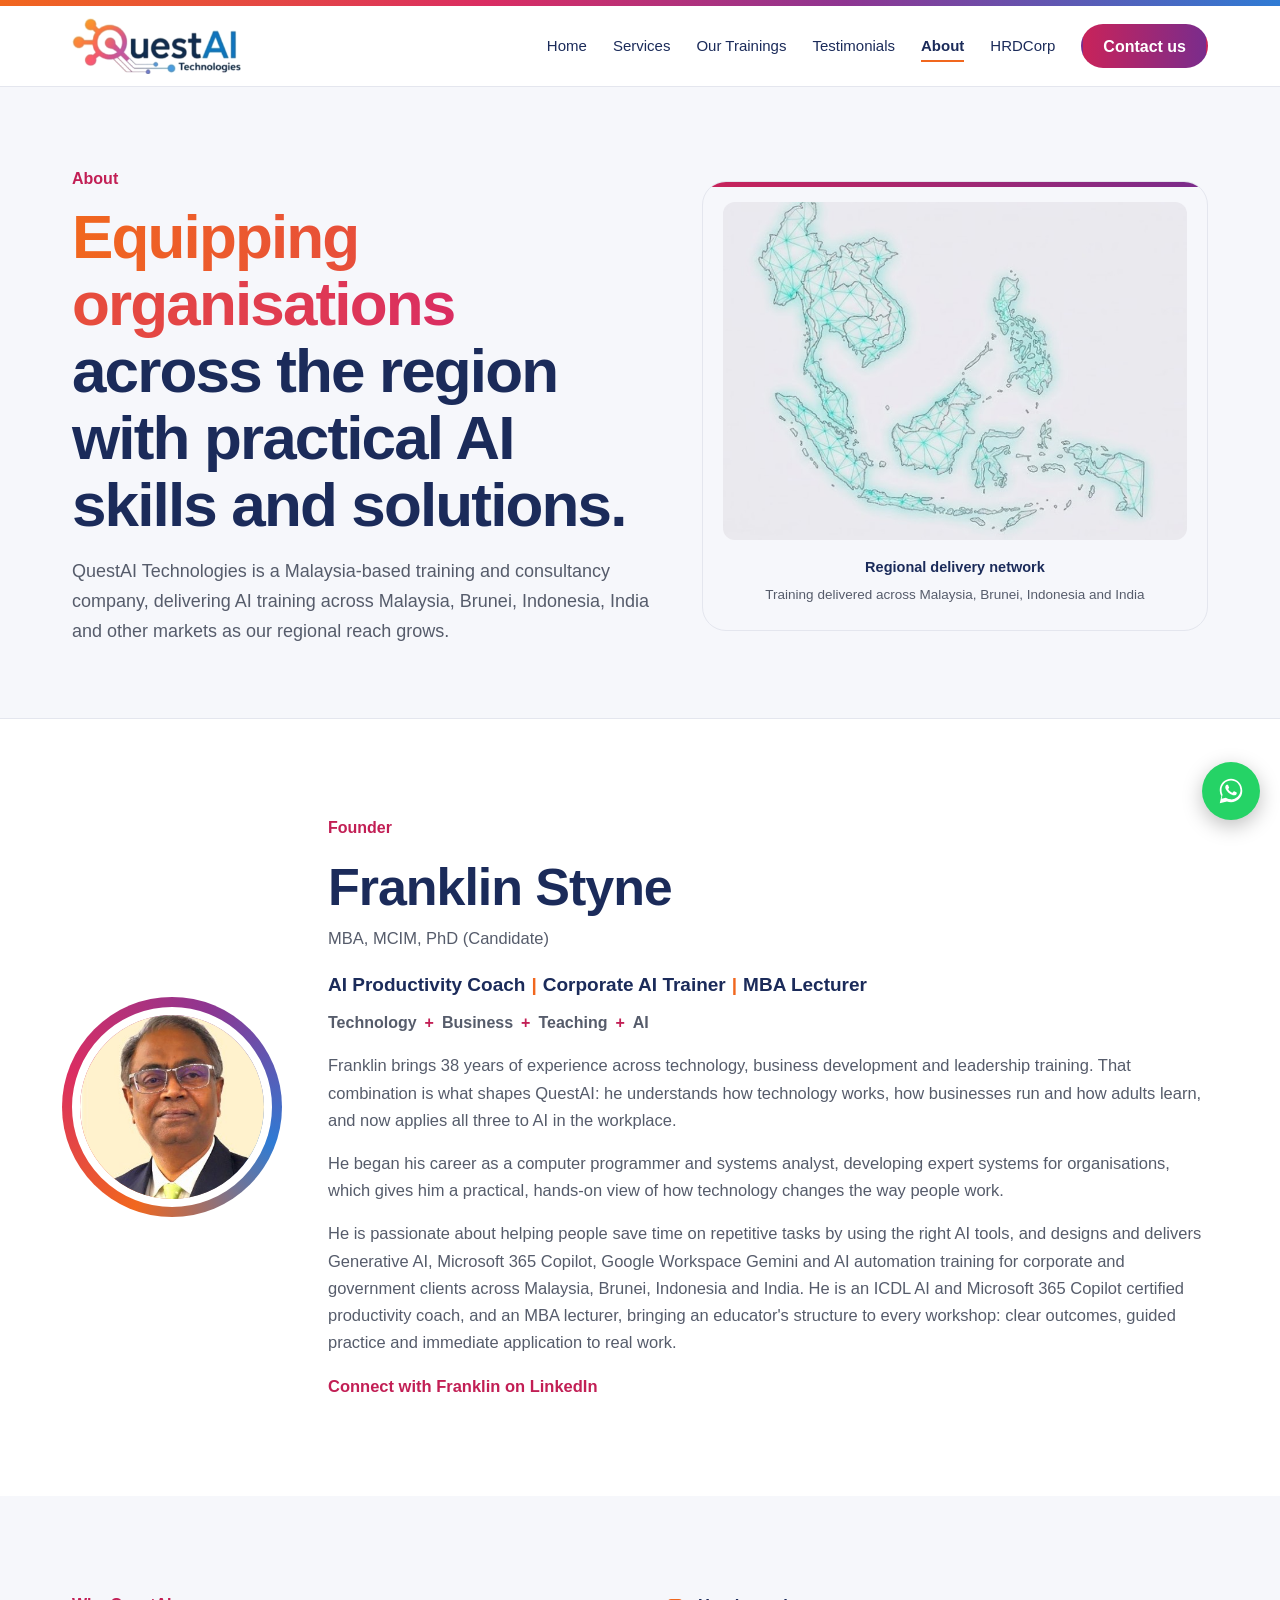
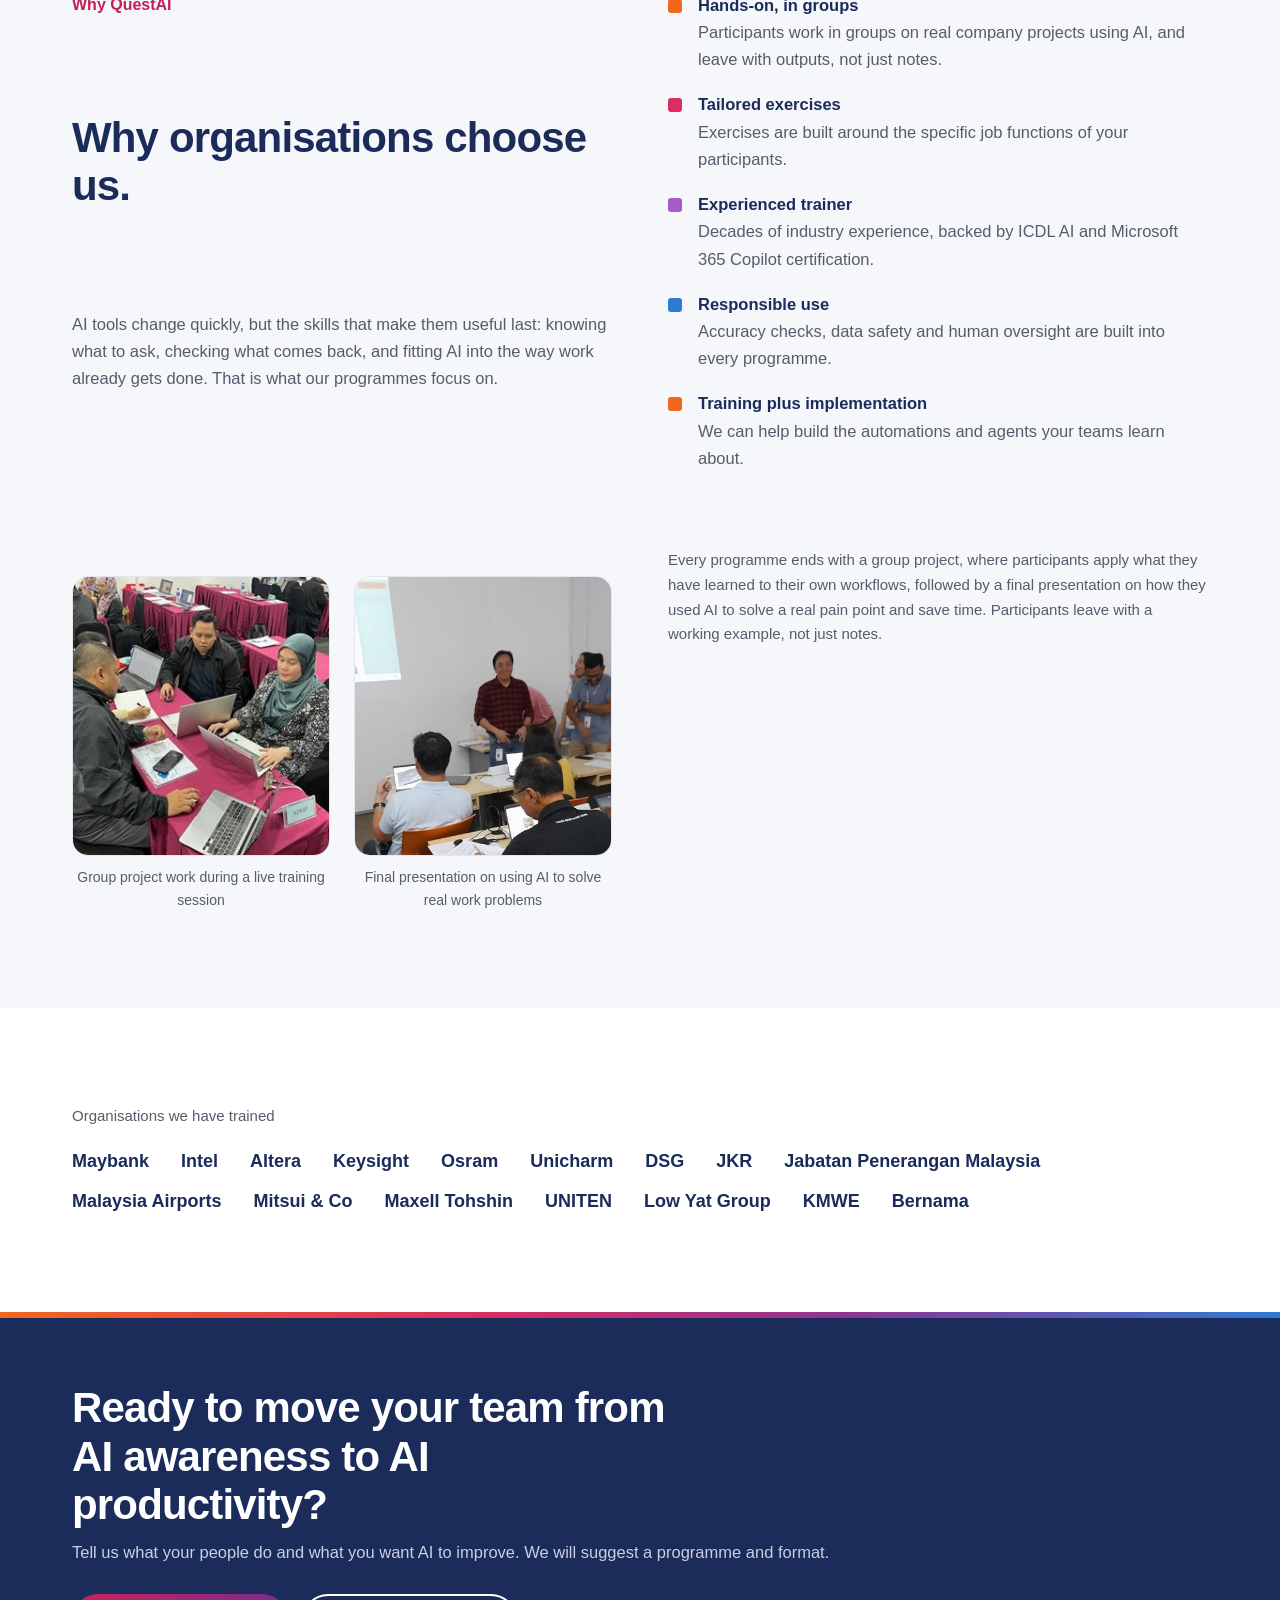
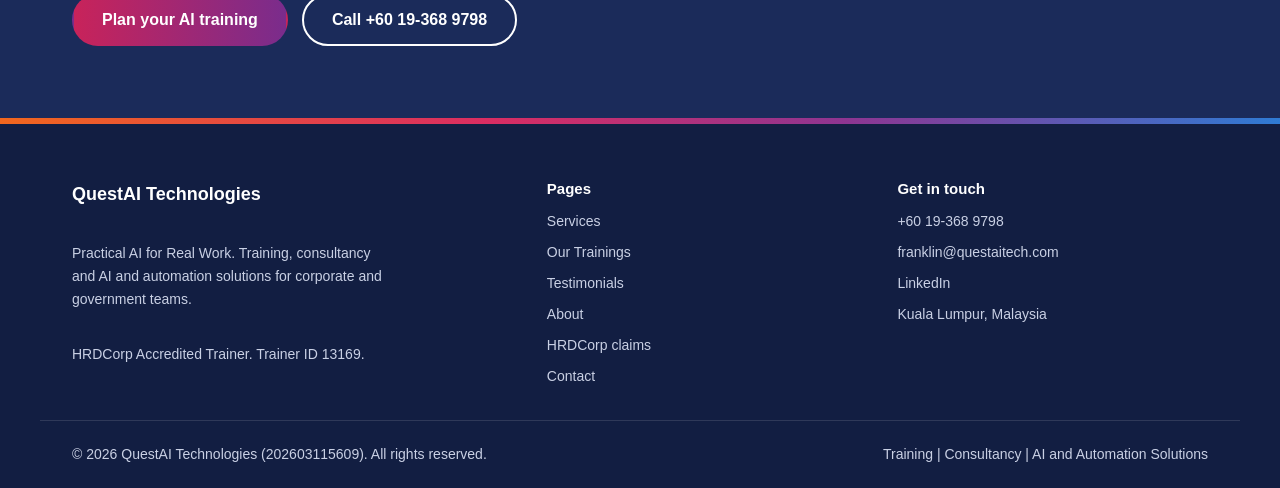
==== commit 89135f78: "Add KMWE and Bernama to client lists and sector cards Co-Authored-By: Claude Opus 5.5 <noreply@anthr" ====
--- a/about.html
+++ b/about.html
@@ -96,7 +96,7 @@
   <div class="wrap">
     <div class="clients plain">
       <p>Organisations we have trained</p>
-      <ul class="client-list"><li>Maybank</li><li>Intel</li><li>Altera</li><li>Keysight</li><li>Osram</li><li>Unicharm</li><li>DSG</li><li>JKR</li><li>Jabatan Penerangan Malaysia</li><li>Malaysia Airports</li><li>Mitsui &amp; Co</li><li>Maxell Tohshin</li><li>UNITEN</li><li>Low Yat Group</li></ul>
+      <ul class="client-list"><li>Maybank</li><li>Intel</li><li>Altera</li><li>Keysight</li><li>Osram</li><li>Unicharm</li><li>DSG</li><li>JKR</li><li>Jabatan Penerangan Malaysia</li><li>Malaysia Airports</li><li>Mitsui &amp; Co</li><li>Maxell Tohshin</li><li>UNITEN</li><li>Low Yat Group</li><li>KMWE</li><li>Bernama</li></ul>
     </div>
   </div>
 </section>
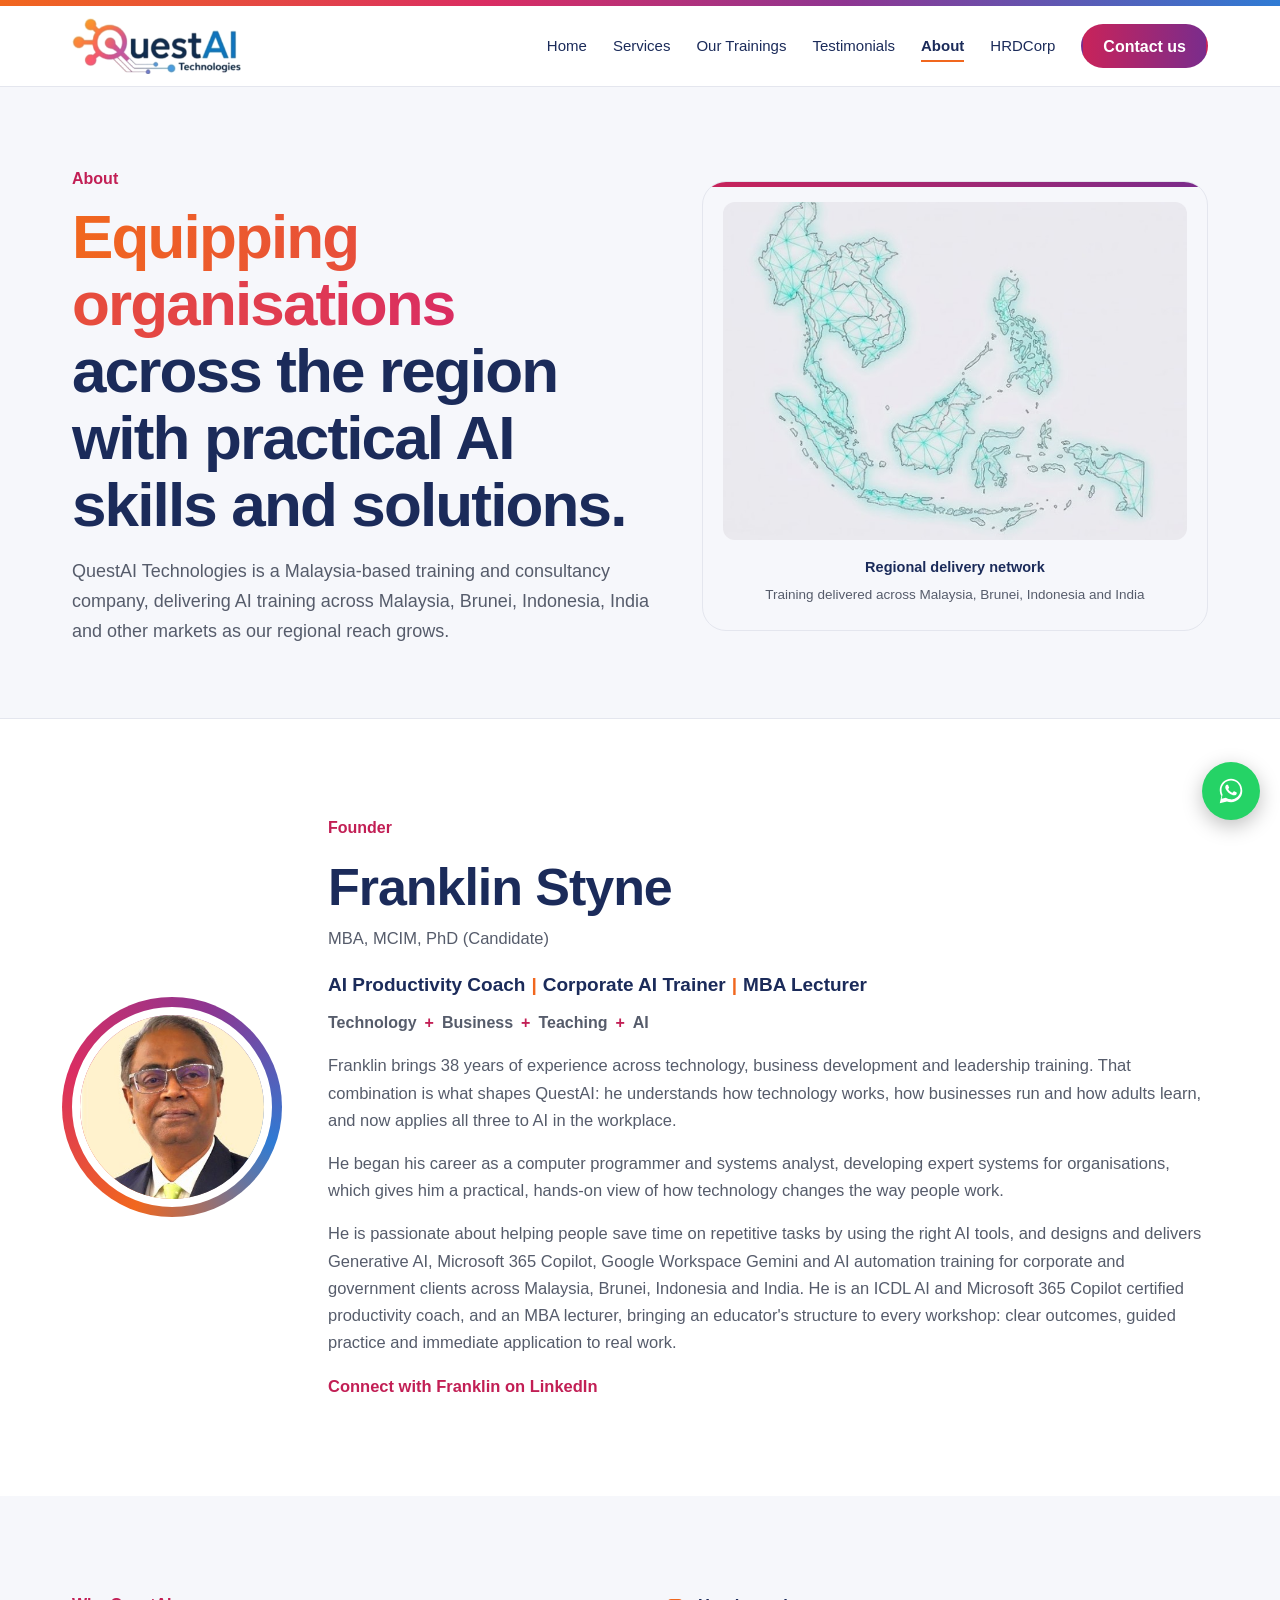
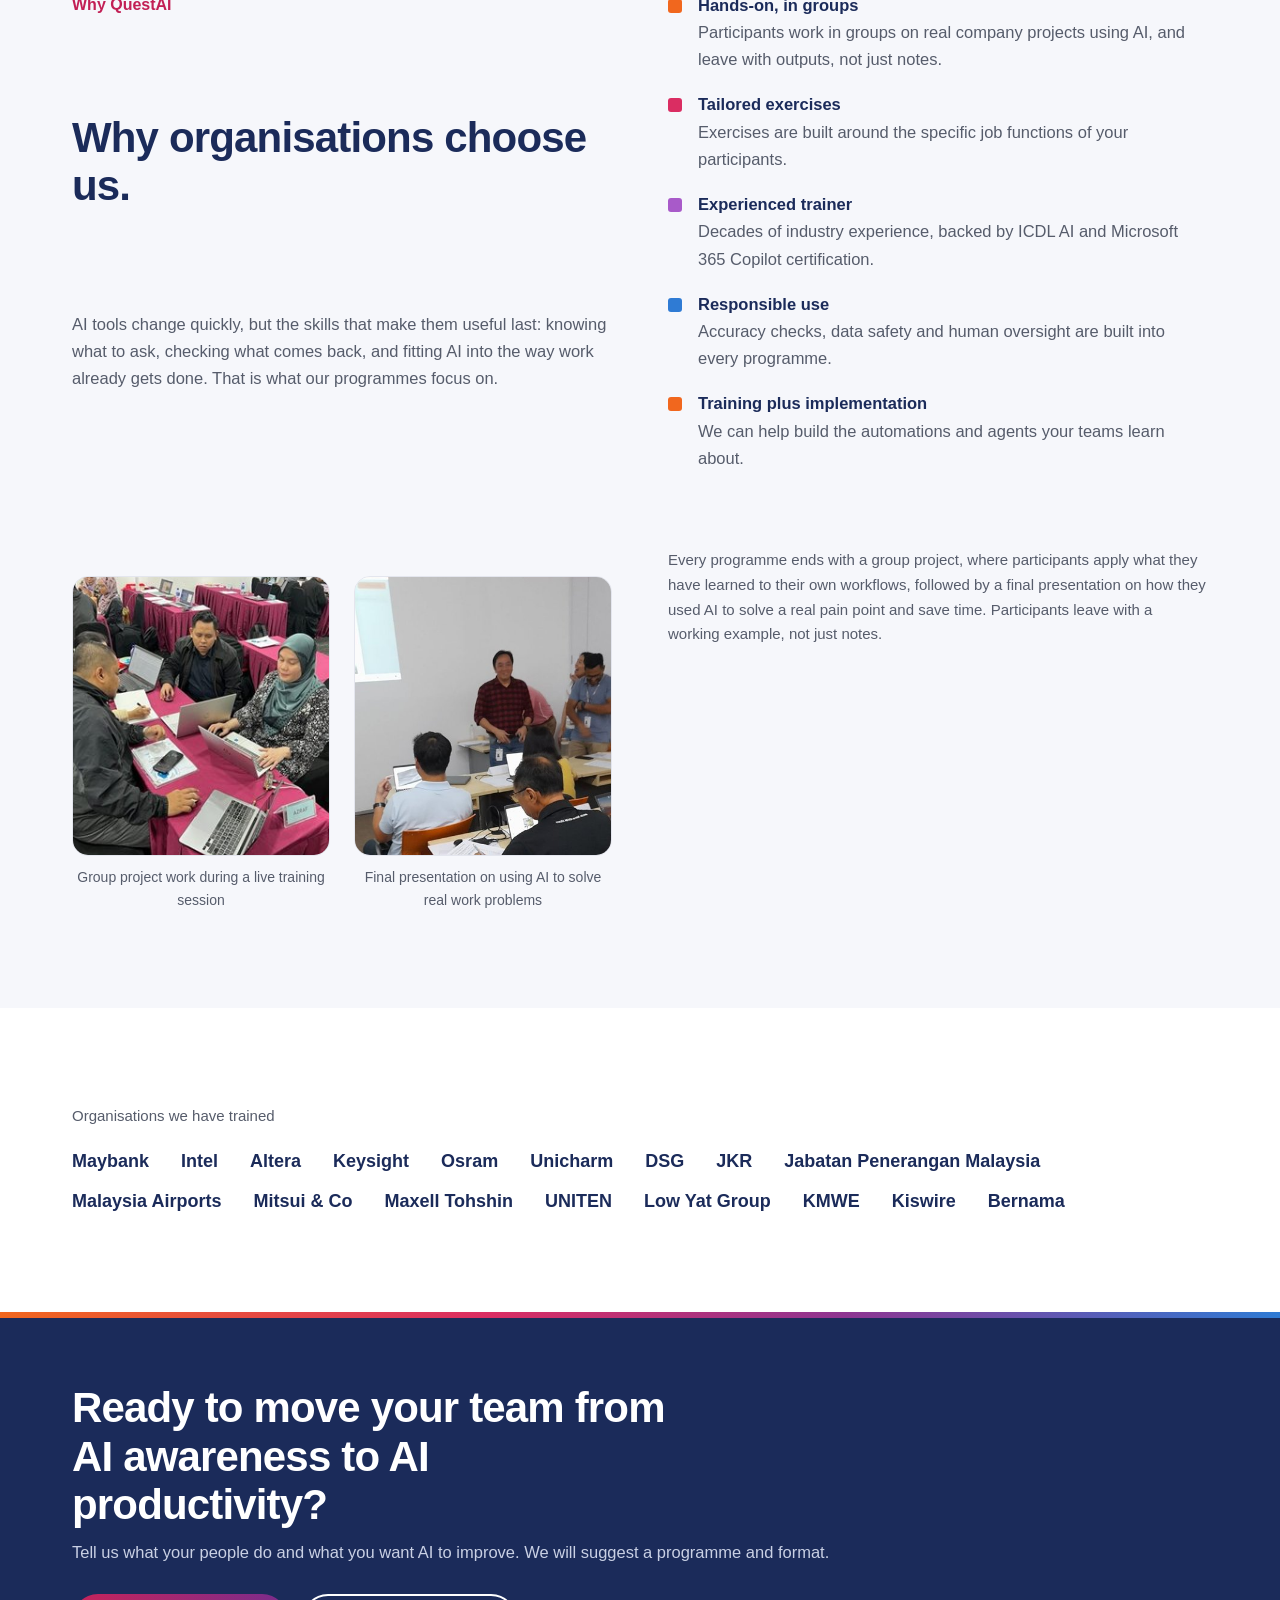
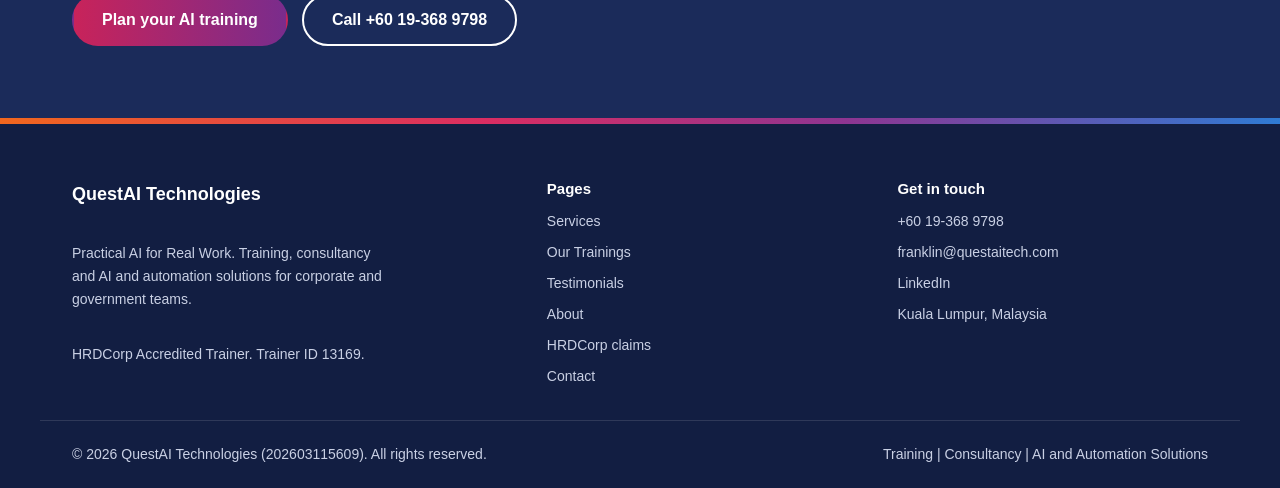
==== commit 68d0976d: "Add Kiswire to client lists (manufacturing) Co-Authored-By: Claude Opus 5.5 <noreply@anthropic.com> " ====
--- a/about.html
+++ b/about.html
@@ -96,7 +96,7 @@
   <div class="wrap">
     <div class="clients plain">
       <p>Organisations we have trained</p>
-      <ul class="client-list"><li>Maybank</li><li>Intel</li><li>Altera</li><li>Keysight</li><li>Osram</li><li>Unicharm</li><li>DSG</li><li>JKR</li><li>Jabatan Penerangan Malaysia</li><li>Malaysia Airports</li><li>Mitsui &amp; Co</li><li>Maxell Tohshin</li><li>UNITEN</li><li>Low Yat Group</li><li>KMWE</li><li>Bernama</li></ul>
+      <ul class="client-list"><li>Maybank</li><li>Intel</li><li>Altera</li><li>Keysight</li><li>Osram</li><li>Unicharm</li><li>DSG</li><li>JKR</li><li>Jabatan Penerangan Malaysia</li><li>Malaysia Airports</li><li>Mitsui &amp; Co</li><li>Maxell Tohshin</li><li>UNITEN</li><li>Low Yat Group</li><li>KMWE</li><li>Kiswire</li><li>Bernama</li></ul>
     </div>
   </div>
 </section>
